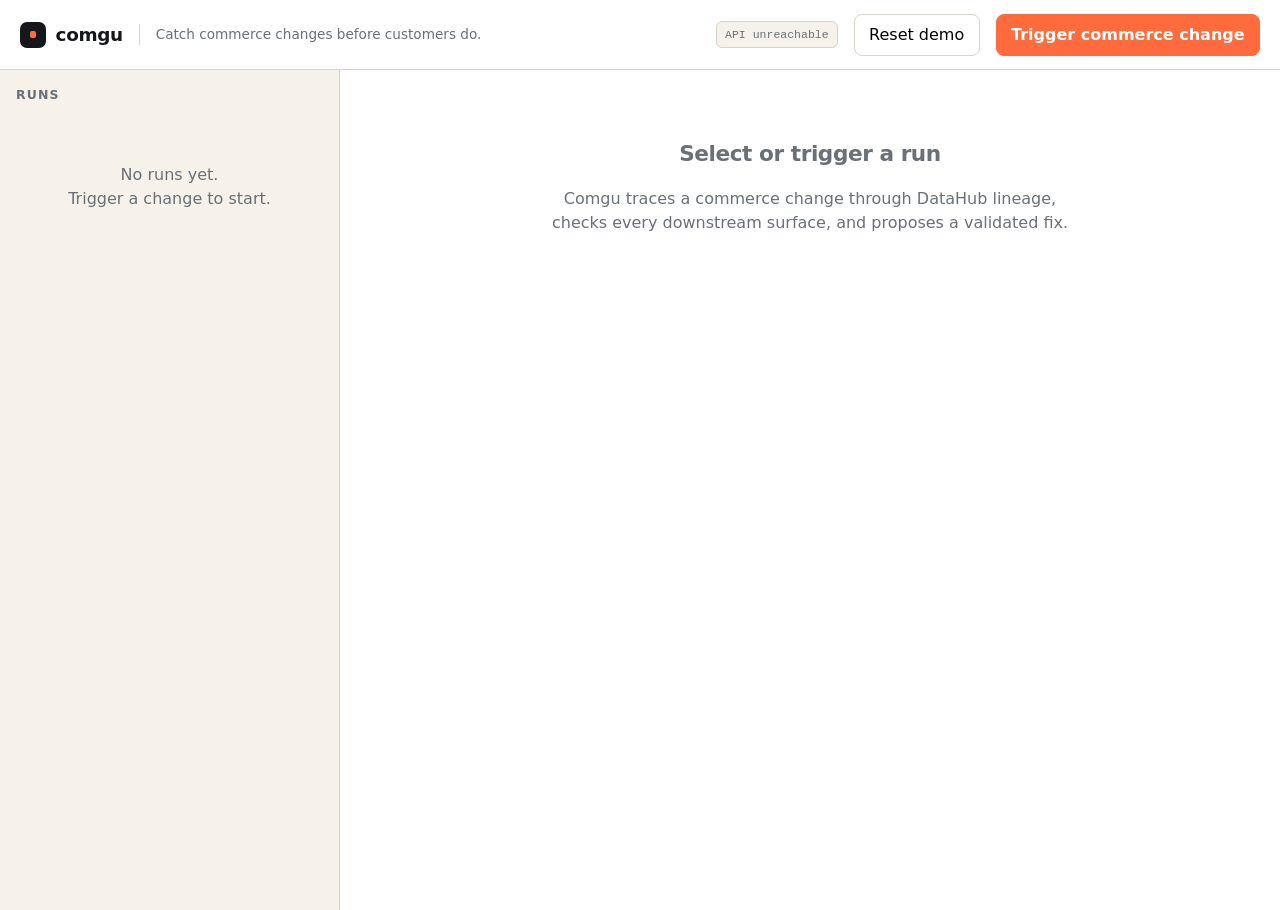
==== apps/api/static/index.html @ 48c1f3be "Persistence, workflow state machine, API and operator UI The 23-state run machine only advances alon" ====
<!doctype html>
<html lang="en">
<head>
<meta charset="utf-8">
<meta name="viewport" content="width=device-width, initial-scale=1">
<title>Comgu — commerce change control</title>
<link rel="icon" href="data:image/svg+xml,<svg xmlns='http://www.w3.org/2000/svg' viewBox='0 0 100 100'><rect width='100' height='100' rx='22' fill='%2315171A'/><rect x='42' y='42' width='16' height='16' rx='3' fill='%23FF6B3D'/></svg>">
<style>
:root{
  --ink:#15171A; --ivory:#F6F2E9; --signal:#FF6B3D; --proof:#57C7A5;
  --context:#5967E8; --slate:#697078; --border:#D8D4CB; --white:#FFFFFF;
  --critical:#D94B45; --warning:#D98A24;
  --mono:ui-monospace,SFMono-Regular,"SF Mono",Menlo,Consolas,monospace;
  --sans:system-ui,-apple-system,"Segoe UI",Roboto,Helvetica,Arial,sans-serif;
}
*{box-sizing:border-box}
body{margin:0;font-family:var(--sans);color:var(--ink);background:var(--white);
  font-size:16px;line-height:1.5;-webkit-font-smoothing:antialiased}
a{color:var(--context)}
button{font:inherit;cursor:pointer;border-radius:8px;border:1px solid var(--border);
  background:var(--white);padding:.5rem .9rem;transition:.12s}
button:hover:not(:disabled){border-color:var(--ink)}
button:disabled{opacity:.45;cursor:not-allowed}
button:focus-visible,a:focus-visible{outline:2px solid var(--context);outline-offset:2px}
.btn-primary{background:var(--signal);border-color:var(--signal);color:#fff;font-weight:600}
.btn-primary:hover:not(:disabled){background:#e85b2f;border-color:#e85b2f}
.btn-approve{background:var(--proof);border-color:var(--proof);color:#0a2b22;font-weight:600}
.btn-reject{background:var(--white);border-color:var(--critical);color:var(--critical);font-weight:600}

header{border-bottom:1px solid var(--border);padding:.85rem 1.25rem;display:flex;
  align-items:center;gap:1rem;flex-wrap:wrap;position:sticky;top:0;background:var(--white);z-index:10}
.brand{display:flex;align-items:center;gap:.6rem;font-weight:700;font-size:1.15rem;letter-spacing:-.02em}
.mark{width:26px;height:26px;border-radius:7px;background:var(--ink);position:relative;flex:0 0 auto}
.mark::after{content:"";position:absolute;inset:38% 38%;background:var(--signal);border-radius:2px}
.tagline{color:var(--slate);font-size:.85rem;border-left:1px solid var(--border);padding-left:1rem}
.spacer{flex:1}
.env{font-family:var(--mono);font-size:.72rem;color:var(--slate);background:var(--ivory);
  border:1px solid var(--border);border-radius:6px;padding:.25rem .5rem}

.layout{display:grid;grid-template-columns:340px 1fr;min-height:calc(100vh - 60px)}
@media(max-width:900px){.layout{grid-template-columns:1fr}}
aside{border-right:1px solid var(--border);background:var(--ivory);padding:1rem;overflow:auto}
main{padding:1.25rem 1.5rem;max-width:1100px;overflow:auto}

h2{font-size:1.35rem;margin:0 0 .25rem;letter-spacing:-.02em}
h3{font-size:.78rem;text-transform:uppercase;letter-spacing:.09em;color:var(--slate);
  margin:2rem 0 .6rem;font-weight:700}
.muted{color:var(--slate)}
.mono{font-family:var(--mono);font-size:.82rem}

.run{display:block;width:100%;text-align:left;background:var(--white);margin-bottom:.5rem;padding:.7rem .8rem}
.run.active{border-color:var(--ink);box-shadow:0 0 0 1px var(--ink)}
.run .top{display:flex;justify-content:space-between;gap:.5rem;align-items:center}
.run .id{font-family:var(--mono);font-size:.78rem;color:var(--slate)}

.pill{display:inline-flex;align-items:center;gap:.3rem;font-size:.72rem;font-weight:700;
  border-radius:999px;padding:.16rem .5rem;border:1px solid;white-space:nowrap}
.pill::before{content:"";width:6px;height:6px;border-radius:50%;background:currentColor}
.p-critical{color:var(--critical);border-color:var(--critical);background:#fdf2f1}
.p-high{color:#a8471c;border-color:#e6a184;background:#fdf3ee}
.p-medium{color:var(--warning);border-color:var(--warning);background:#fdf7ec}
.p-low,.p-informational{color:var(--slate);border-color:var(--border);background:var(--ivory)}
.p-ok{color:#1c6b56;border-color:var(--proof);background:#eefaf6}
.p-run{color:var(--context);border-color:var(--context);background:#eef0fd}
.p-fail{color:var(--critical);border-color:var(--critical);background:#fdf2f1}

.card{border:1px solid var(--border);border-radius:12px;padding:1rem;margin-bottom:.75rem;background:var(--white)}
.card.crit{border-left:4px solid var(--critical)}
.card.high{border-left:4px solid #e6a184}
.card.medium{border-left:4px solid var(--warning)}
.card.low,.card.informational{border-left:4px solid var(--border)}

table{width:100%;border-collapse:collapse;font-size:.87rem}
th,td{text-align:left;padding:.45rem .6rem;border-bottom:1px solid var(--border);vertical-align:top}
th{font-size:.72rem;text-transform:uppercase;letter-spacing:.06em;color:var(--slate)}
.scroll{overflow-x:auto;border:1px solid var(--border);border-radius:10px}
.scroll table{border:0}

pre{font-family:var(--mono);font-size:.78rem;background:var(--ink);color:#e8e6e1;
  padding:.9rem;border-radius:10px;overflow-x:auto;margin:0;line-height:1.45}
pre.light{background:var(--ivory);color:var(--ink);border:1px solid var(--border)}
.diff .add{color:#7ee2bd}
.diff .del{color:#ff9d8a}
.diff .hdr{color:#8b93a7}

.timeline{list-style:none;padding:0;margin:0;border-left:2px solid var(--border);margin-left:.4rem}
.timeline li{position:relative;padding:.35rem 0 .35rem 1.1rem;font-size:.87rem}
.timeline li::before{content:"";position:absolute;left:-5px;top:.75rem;width:8px;height:8px;
  border-radius:50%;background:var(--border)}
.timeline li.done::before{background:var(--proof)}
.timeline li.fail::before{background:var(--critical)}
.timeline .st{font-family:var(--mono);font-size:.78rem;font-weight:600}

.kv{display:grid;grid-template-columns:auto 1fr;gap:.3rem 1rem;font-size:.87rem}
.kv dt{color:var(--slate)}
.kv dd{margin:0;font-family:var(--mono);font-size:.82rem;word-break:break-all}

.approve-bar{position:sticky;bottom:0;background:var(--white);border:1px solid var(--signal);
  border-radius:12px;padding:1rem;display:flex;gap:.75rem;align-items:center;flex-wrap:wrap;
  box-shadow:0 -2px 16px rgba(0,0,0,.06);margin-top:1rem}
.banner{border-radius:10px;padding:.7rem .9rem;font-size:.88rem;margin-bottom:.75rem;border:1px solid}
.b-sim{background:var(--ivory);border-color:var(--border);color:var(--slate)}
.b-err{background:#fdf2f1;border-color:var(--critical);color:#8e2f2a}
.empty{color:var(--slate);text-align:center;padding:3rem 1rem}
.spin{display:inline-block;width:12px;height:12px;border:2px solid var(--border);
  border-top-color:var(--context);border-radius:50%;animation:s .7s linear infinite;vertical-align:-1px}
@keyframes s{to{transform:rotate(360deg)}}
@media (prefers-reduced-motion:reduce){.spin{animation:none}}
</style>
</head>
<body>
<header>
  <div class="brand"><span class="mark" aria-hidden="true"></span>comgu</div>
  <span class="tagline">Catch commerce changes before customers do.</span>
  <span class="spacer"></span>
  <span class="env" id="env">connecting…</span>
  <button id="reset">Reset demo</button>
  <button class="btn-primary" id="trigger">Trigger commerce change</button>
</header>

<div class="layout">
  <aside>
    <h3 style="margin-top:0">Runs</h3>
    <div id="runs"><div class="empty">No runs yet.<br><span class="muted">Trigger a change to start.</span></div></div>
  </aside>
  <main id="detail">
    <div class="empty">
      <h2>Select or trigger a run</h2>
      <p class="muted">Comgu traces a commerce change through DataHub lineage,<br>
      checks every downstream surface, and proposes a validated fix.</p>
    </div>
  </main>
</div>

<script>
const $ = (s,r=document)=>r.querySelector(s);
const esc = s => String(s??"").replace(/[&<>"']/g,c=>({"&":"&amp;","<":"&lt;",">":"&gt;",'"':"&quot;","'":"&#39;"}[c]));
let current=null, timer=null;

const SEV=["critical","high","medium","low","informational"];
const TERMINAL=["COMPLETED","FAILED","CANCELLED","REJECTED","AWAITING_APPROVAL"];

async function api(path,opts){
  const r = await fetch(path,{headers:{"Content-Type":"application/json"},...opts});
  if(!r.ok){ throw new Error((await r.text()).slice(0,300)); }
  return r.json();
}

function statusPill(s){
  if(s==="COMPLETED"||s==="DATAHUB_UPDATED") return `<span class="pill p-ok">${esc(s)}</span>`;
  if(s==="FAILED"||s==="VALIDATION_FAILED"||s==="REJECTED") return `<span class="pill p-fail">${esc(s)}</span>`;
  if(s==="AWAITING_APPROVAL") return `<span class="pill p-medium">${esc(s)}</span>`;
  return `<span class="pill p-run">${esc(s)}</span>`;
}

async function loadEnv(){
  try{
    const h = await api("/health");
    $("#env").textContent = `DataHub ${h.datahub_gms_url.replace(/^https?:\/\//,"")} · PR ${h.pr_live?"live":"dry-run"}`;
  }catch{ $("#env").textContent="API unreachable"; }
}

async function loadRuns(){
  const {runs} = await api("/api/runs");
  const el = $("#runs");
  if(!runs.length){ el.innerHTML=`<div class="empty">No runs yet.<br><span class="muted">Trigger a change to start.</span></div>`; return; }
  el.innerHTML = runs.map(r=>`
    <button class="run ${r.id===current?"active":""}" data-id="${r.id}">
      <div class="top">
        <span class="id">${esc(r.id.slice(0,8))}</span>
        ${statusPill(r.status)}
      </div>
      <div style="margin-top:.35rem;font-size:.85rem">
        ${r.finding_count} finding${r.finding_count===1?"":"s"}
        ${r.severity?`· <span class="pill p-${esc(r.severity)}">${esc(r.severity)}</span>`:""}
      </div>
      <div class="muted" style="font-size:.75rem;margin-top:.2rem">${esc(r.trigger_type)} · ${new Date(r.created_at).toLocaleTimeString()}</div>
    </button>`).join("");
  el.querySelectorAll(".run").forEach(b=>b.onclick=()=>select(b.dataset.id));
}

function diffHtml(d){
  return d.split("\n").map(l=>{
    const c = l.startsWith("+")&&!l.startsWith("+++")?"add"
            : l.startsWith("-")&&!l.startsWith("---")?"del"
            : (l.startsWith("@@")||l.startsWith("---")||l.startsWith("+++"))?"hdr":"";
    return c?`<span class="${c}">${esc(l)}</span>`:esc(l);
  }).join("\n");
}

function renderDetail(d){
  const f=d.findings||[], ctx=d.context, plan=d.plan;
  let h = `<h2>Run ${esc(d.id.slice(0,12))} ${statusPill(d.status)}</h2>
  <p class="muted" style="margin-top:.15rem">${esc(d.trigger_type)} trigger · ${f.length} findings${d.severity?` · max severity ${esc(d.severity)}`:""}</p>
  <div class="banner b-sim"><strong>Simulated downstream systems.</strong> The transforms, contradictions, patches and tests are real; the commerce platforms behind them are a lab, not live integrations.</div>`;

  if(d.failure_message) h+=`<div class="banner b-err"><strong>Failed.</strong> ${esc(d.failure_message)}</div>`;

  // timeline
  h+=`<h3>Timeline</h3><ul class="timeline">` + (d.timeline||[]).map(t=>
    `<li class="${t.to==="FAILED"||t.to==="VALIDATION_FAILED"?"fail":"done"}">
      <span class="st">${esc(t.to)}</span>
      ${t.reason?`<div class="muted">${esc(t.reason)}</div>`:""}
     </li>`).join("") + `</ul>`;

  // DataHub context
  if(ctx){
    h+=`<h3>DataHub context</h3>
    <div class="card">
      <dl class="kv">
        <dt>Source</dt><dd>${esc(ctx.root_urn)}</dd>
        <dt>Lineage results</dt><dd>${ctx.lineage_edges} (max ${ctx.max_hops} hops)</dd>
        <dt>Instance</dt><dd>${esc(ctx.datahub_gms_url)}</dd>
        <dt>Snapshot</dt><dd>${esc(ctx.checksum.slice(0,16))}</dd>
      </dl>
      <h3 style="margin-top:1rem">MCP tool trace</h3>
      <div class="scroll"><table><thead><tr><th>Tool</th><th>Duration</th><th>Result</th></tr></thead><tbody>
      ${(ctx.tool_trace||[]).map(c=>`<tr><td class="mono">${esc(c.tool)}</td><td class="mono">${c.duration_ms}ms</td><td class="mono">${esc(c.summary)}</td></tr>`).join("")}
      </tbody></table></div>
      <p class="muted" style="font-size:.8rem;margin:.6rem 0 0">The blast radius below is derived from these calls. It is not hardcoded — with no lineage in DataHub, no rule can fire.</p>
    </div>
    <h3>Blast radius</h3>
    <div class="scroll"><table><thead><tr><th>Asset</th><th>Channel</th><th>Criticality</th><th>Owner</th></tr></thead><tbody>
    ${(ctx.assets||[]).filter(a=>a.entity_type==="DATASET"&&a.authority!=="authoritative").map(a=>`
      <tr><td class="mono">${esc(a.name)}</td><td>${esc(a.channel||"—")}</td>
      <td><span class="pill p-${esc(a.criticality)}">${esc(a.criticality)}</span></td>
      <td>${a.owners&&a.owners.length?esc(a.owners[0].split(":").pop()):'<span class="pill p-fail">unowned</span>'}</td></tr>`).join("")}
    </tbody></table></div>`;
  }

  // findings
  if(f.length){
    h+=`<h3>Findings</h3>` + f.map(x=>`
      <div class="card ${esc(x.severity)}">
        <div style="display:flex;gap:.6rem;align-items:center;flex-wrap:wrap">
          <span class="pill p-${esc(x.severity)}">${esc(x.severity)}</span>
          <strong>${esc(x.title)}</strong>
          <span class="mono muted">${esc(x.rule_code)}</span>
        </div>
        <p style="margin:.5rem 0">${esc(x.summary)}</p>
        <dl class="kv">
          <dt>Expected</dt><dd>${esc(JSON.stringify(x.expected_value))}</dd>
          <dt>Observed</dt><dd>${esc(JSON.stringify(x.observed_value))}</dd>
          <dt>Owner</dt><dd>${x.owner_reference?esc(x.owner_reference.primary):"none recorded"}</dd>
          ${x.target_file?`<dt>Fix</dt><dd>${esc(x.remediation_template)} → ${esc(x.target_file)}</dd>`:""}
        </dl>
        <p style="margin:.6rem 0 0"><strong>Customer impact.</strong> ${esc(x.customer_impact)}</p>
        <p style="margin:.3rem 0 0" class="muted"><strong>Risk.</strong> ${esc(x.business_risk)}</p>
      </div>`).join("");
  }

  // plan
  if(plan){
    h+=`<h3>Remediation plan</h3><div class="card">
      <p style="margin-top:0">${esc(plan.summary)}</p>
      <p class="muted">${esc(plan.business_impact)}</p>
      <div class="scroll"><table><thead><tr><th>#</th><th>Action</th><th>Template</th><th>Target</th><th>Risk</th></tr></thead><tbody>
      ${(plan.proposed_actions||[]).map(a=>`<tr><td>${a.sequence_number}</td><td class="mono">${esc(a.action_type)}</td>
        <td class="mono">${esc(a.remediation_template)}</td><td class="mono">${esc(a.target_reference||"—")}</td>
        <td><span class="pill p-${esc(a.risk_level)}">${esc(a.risk_level)}</span></td></tr>`).join("")}
      </tbody></table></div>
      <dl class="kv" style="margin-top:.8rem">
        <dt>Rollback</dt><dd style="font-family:var(--sans)">${esc(plan.rollback_plan)}</dd>
        <dt>Source</dt><dd>${esc(plan.source)}${plan.provider?` (${esc(plan.provider)})`:""}</dd>
        ${plan.rejected_reason?`<dt>Model plan rejected</dt><dd style="font-family:var(--sans)">${esc(plan.rejected_reason)}</dd>`:""}
      </dl>
    </div>`;
  }

  if(d.approval){
    h+=`<h3>Approval</h3><div class="card">
      <span class="pill ${d.approval.decision==="approved"?"p-ok":"p-fail"}">${esc(d.approval.decision)}</span>
      by <strong>${esc(d.approval.decided_by)}</strong> (${esc(d.approval.role)}) at ${new Date(d.approval.at).toLocaleString()}
      <dl class="kv" style="margin-top:.6rem">
        <dt>Plan checksum</dt><dd>${esc(d.approval.plan_checksum.slice(0,24))}</dd>
        <dt>Context checksum</dt><dd>${esc(d.approval.context_checksum.slice(0,24))}</dd>
      </dl>
      <p class="muted" style="font-size:.8rem;margin:.5rem 0 0">The decision is bound to these checksums, so it cannot be replayed against a different plan.</p>
    </div>`;
  }

  if(d.patch){
    h+=`<h3>Generated diff</h3><div class="card">
      <p style="margin-top:0" class="muted">${d.patch.files.length} file(s) · checksum ${esc(d.patch.checksum.slice(0,16))}
      ${d.patch.skipped.length?`· ${d.patch.skipped.length} skipped`:""}</p>
      <pre class="diff">${diffHtml(d.patch.combined_diff)}</pre>
      ${d.patch.skipped.length?`<p class="muted" style="margin:.6rem 0 0">Skipped: ${d.patch.skipped.map(s=>esc(s.rule+" — "+s.reason)).join("; ")}</p>`:""}
    </div>`;
  }

  if(d.validation){
    const v=d.validation, ok=v.status==="passed";
    h+=`<h3>Validation</h3><div class="card">
      <span class="pill ${ok?"p-ok":"p-fail"}">${esc(v.status)}</span>
      <span class="mono muted">${v.summary.tests_passed??0} passed · ${v.summary.tests_failed??0} failed · ${v.duration_ms}ms</span>
      ${(v.steps||[]).map(s=>`<pre class="light" style="margin-top:.7rem">$ ${esc(s.command_display)}\n${esc((s.stdout_redacted||"").trim().split("\n").slice(-6).join("\n"))}</pre>`).join("")}
      ${ok?"":`<p class="muted" style="margin:.6rem 0 0">A failed validation blocks pull-request creation.</p>`}
    </div>`;
  }

  if(d.pull_request){
    const p=d.pull_request;
    h+=`<h3>Pull request</h3><div class="card">
      <span class="pill ${p.status==="open"?"p-ok":p.status==="dry_run"?"p-medium":"p-fail"}">${esc(p.status)}</span>
      <span class="mono">${esc(p.branch)}</span>
      ${p.url?`<p style="margin:.5rem 0 0"><a href="${esc(p.url)}" target="_blank" rel="noopener">${esc(p.url)}</a></p>`
             :`<p class="muted" style="margin:.5rem 0 0">Dry run — no pull request was created. A URL is never fabricated.</p>`}
      ${p.error?`<p class="muted">${esc(p.error)}</p>`:""}
    </div>`;
  }

  if(d.writeback){
    const w=d.writeback;
    h+=`<h3>DataHub write-back</h3><div class="card">
      <span class="pill ${w.status==="verified"?"p-ok":w.status==="partial"?"p-medium":"p-fail"}">${esc(w.status)}</span>
      <div class="scroll" style="margin-top:.7rem"><table><thead><tr><th>Operation</th><th>Result</th></tr></thead><tbody>
      ${(w.operations||[]).map(o=>`<tr><td class="mono">${esc(o.kind)}</td>
        <td>${o.verified?'<span class="pill p-ok">verified</span>':o.ok?'<span class="pill p-medium">written, unverified</span>':`<span class="pill p-fail">failed</span>`}</td></tr>`).join("")}
      </tbody></table></div>
      ${w.document_urn?`<p class="mono" style="margin:.6rem 0 0">${esc(w.document_urn)}</p>`:""}
      <p class="muted" style="font-size:.8rem;margin:.5rem 0 0">Every write is read back. An unverified write is reported as unverified, never assumed.</p>
    </div>`;
  }

  if(d.status==="AWAITING_APPROVAL"){
    h+=`<div class="approve-bar">
      <div style="flex:1;min-width:220px"><strong>Approval required.</strong>
      <div class="muted" style="font-size:.87rem">Nothing is patched, pushed or written to DataHub until you approve.</div></div>
      <button class="btn-reject" id="rej">Reject</button>
      <button class="btn-approve" id="app">Approve remediation</button>
    </div>`;
  }
  $("#detail").innerHTML=h;

  if(d.status==="AWAITING_APPROVAL"){
    $("#app").onclick=async e=>{ e.target.disabled=true; e.target.innerHTML='<span class="spin"></span> Applying…';
      await api(`/api/runs/${d.id}/approve`,{method:"POST",body:JSON.stringify({decided_by:"judge@comgu.site",role:"owner"})}); poll(); };
    $("#rej").onclick=async e=>{ e.target.disabled=true;
      await api(`/api/runs/${d.id}/reject`,{method:"POST",body:JSON.stringify({decided_by:"judge@comgu.site",role:"owner",reason:"rejected from the operator UI"})}); poll(); };
  }
}

async function select(id){ current=id; await refresh(); startPolling(); }

async function refresh(){
  await loadRuns();
  if(current){
    try{ renderDetail(await api(`/api/runs/${current}`)); }
    catch(e){ $("#detail").innerHTML=`<div class="banner b-err">${esc(e.message)}</div>`; }
  }
}

function startPolling(){
  clearInterval(timer);
  timer=setInterval(async()=>{
    if(!current) return;
    const d=await api(`/api/runs/${current}`);
    renderDetail(d); await loadRuns();
    if(TERMINAL.includes(d.status)) clearInterval(timer);
  },1500);
}
function poll(){ startPolling(); refresh(); }

$("#trigger").onclick=async e=>{
  e.target.disabled=true; e.target.innerHTML='<span class="spin"></span> Running…';
  try{ const r=await api("/api/runs",{method:"POST",body:JSON.stringify({trigger_type:"demo"})}); await select(r.run_id); }
  catch(err){ alert(err.message); }
  finally{ e.target.disabled=false; e.target.textContent="Trigger commerce change"; }
};

$("#reset").onclick=async e=>{
  if(!confirm("Reset the demo? This deletes all runs and restores the contradictory starting state.")) return;
  e.target.disabled=true; e.target.innerHTML='<span class="spin"></span> Resetting…';
  try{ await api("/api/demo/reset",{method:"POST"}); current=null;
       $("#detail").innerHTML=`<div class="empty"><h2>Demo reset</h2><p class="muted">The contradictions are back. Trigger a change to start again.</p></div>`;
       await loadRuns(); }
  catch(err){ alert(err.message); }
  finally{ e.target.disabled=false; e.target.textContent="Reset demo"; }
};

loadEnv(); loadRuns();
</script>
</body>
</html>
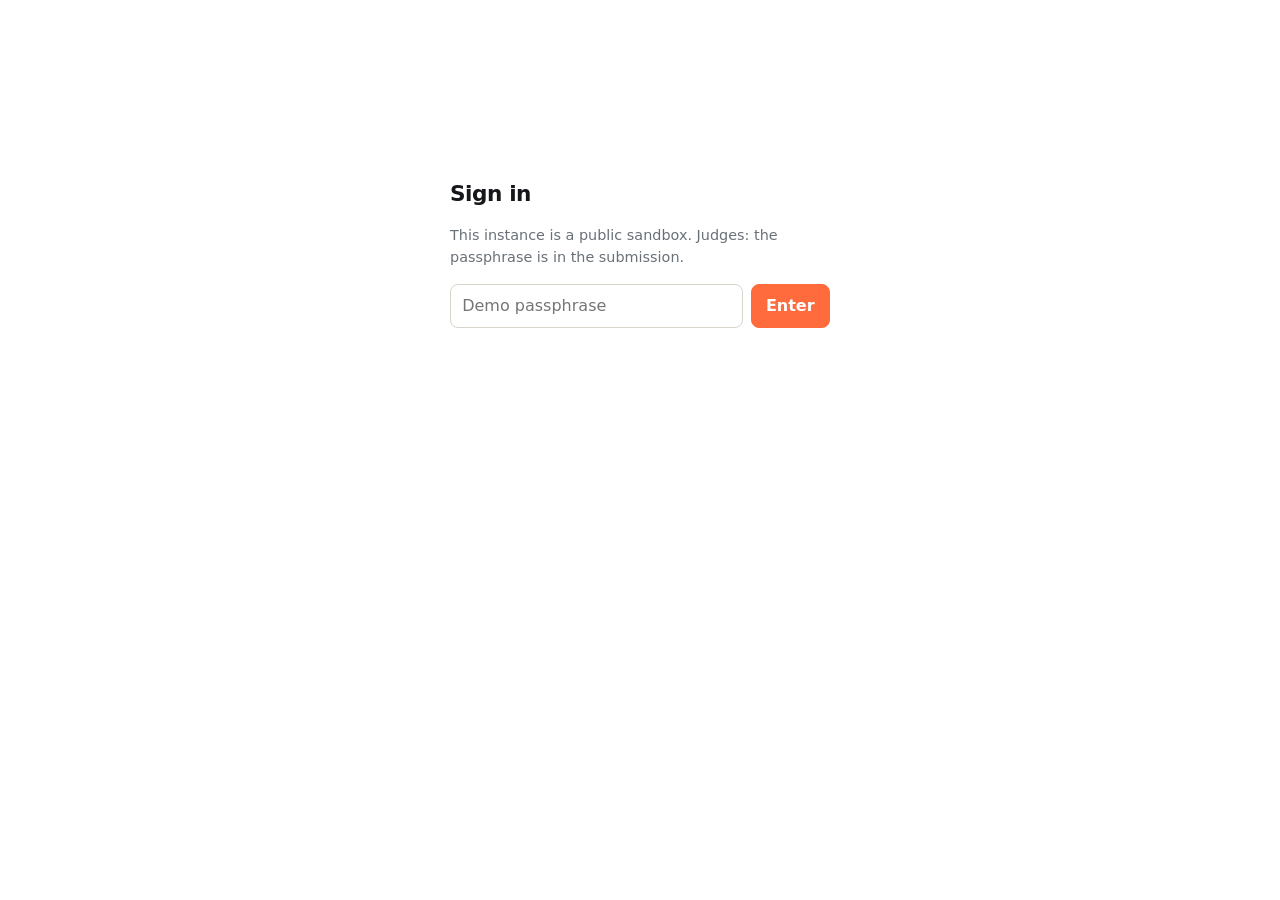
==== commit f96dbda0: "Authentication and the six-role model The deployed demo was anonymously mutable: anyone with the URL" ====
--- a/apps/api/static/index.html
+++ b/apps/api/static/index.html
@@ -113,12 +113,25 @@
   <div class="brand"><span class="mark" aria-hidden="true"></span>comgu</div>
   <span class="tagline">Catch commerce changes before customers do.</span>
   <span class="spacer"></span>
+  <span class="env" id="role" title="">—</span>
   <span class="env" id="env">connecting…</span>
   <button id="reset">Reset demo</button>
   <button class="btn-primary" id="trigger">Trigger commerce change</button>
 </header>
 
-<div class="layout">
+<div id="signin" hidden style="max-width:420px;margin:12vh auto;padding:0 1.25rem">
+  <h2 style="margin-bottom:.35rem">Sign in</h2>
+  <p class="muted" style="font-size:.9rem">This instance is a public sandbox. Judges: the passphrase is in the submission.</p>
+  <form id="signin-form" style="display:flex;gap:.5rem;margin-top:1rem">
+    <label for="pass" style="position:absolute;left:-9999px">Demo passphrase</label>
+    <input id="pass" type="password" autocomplete="current-password" placeholder="Demo passphrase"
+      style="flex:1;padding:.55rem .7rem;border:1px solid var(--border);border-radius:8px;font:inherit">
+    <button class="btn-primary" type="submit">Enter</button>
+  </form>
+  <p id="signin-err" class="muted" style="color:var(--critical);font-size:.85rem;min-height:1.2em"></p>
+</div>
+
+<div class="layout" id="app-layout">
   <aside>
     <h3 style="margin-top:0">Runs</h3>
     <div id="runs"><div class="empty">No runs yet.<br><span class="muted">Trigger a change to start.</span></div></div>
@@ -140,11 +153,73 @@
 const SEV=["critical","high","medium","low","informational"];
 const TERMINAL=["COMPLETED","FAILED","CANCELLED","REJECTED","AWAITING_APPROVAL"];
 
-async function api(path,opts){
-  const r = await fetch(path,{headers:{"Content-Type":"application/json"},...opts});
-  if(!r.ok){ throw new Error((await r.text()).slice(0,300)); }
+let TOKEN = null, ME = null;
+
+async function api(path,opts={}){
+  const headers = {"Content-Type":"application/json", ...(opts.headers||{})};
+  if(TOKEN) headers["Authorization"] = `Bearer ${TOKEN}`;
+  const r = await fetch(path,{...opts,headers});
+  if(r.status===401){ signOut(); throw new Error("Session expired — sign in again."); }
+  if(!r.ok){
+    let msg;
+    try{ msg = (await r.json()).detail; }catch{ msg = (await r.text()).slice(0,300); }
+    throw new Error(msg || `HTTP ${r.status}`);
+  }
   return r.json();
 }
+
+function can(cap){ return !!(ME && ME.capabilities.includes(cap)); }
+
+function signOut(){
+  TOKEN = null; ME = null;
+  try{ localStorage.removeItem("comgu_token"); }catch{}
+  document.getElementById("signin").hidden = false;
+  document.getElementById("app-layout").style.display = "none";
+  document.querySelector("header").style.visibility = "hidden";
+}
+
+async function signIn(token){
+  TOKEN = token;
+  ME = await api("/api/auth/me");
+  try{ localStorage.setItem("comgu_token", token); }catch{}
+  document.getElementById("signin").hidden = true;
+  document.getElementById("app-layout").style.display = "";
+  document.querySelector("header").style.visibility = "";
+  applyRole();
+  await loadEnv(); await loadRuns();
+}
+
+function applyRole(){
+  const badge = document.getElementById("role");
+  badge.textContent = `${ME.role}${ME.pr_live_allowed ? "" : " · sandbox"}`;
+  badge.title = `capabilities: ${ME.capabilities.join(", ")}`;
+  // Controls the server would refuse are not offered.
+  document.getElementById("trigger").hidden = !can("run:trigger");
+  document.getElementById("reset").hidden = !can("demo:reset");
+}
+
+async function bootstrap(){
+  const url = new URL(location.href);
+  let token = url.searchParams.get("token");
+  if(token){ url.searchParams.delete("token"); history.replaceState({},"",url); }
+  if(!token){ try{ token = localStorage.getItem("comgu_token"); }catch{} }
+  if(token){
+    try{ await signIn(token); return; }catch{ /* fall through to sign-in */ }
+  }
+  signOut();
+}
+
+document.getElementById("signin-form").addEventListener("submit", async e => {
+  e.preventDefault();
+  const err = document.getElementById("signin-err"); err.textContent = "";
+  try{
+    const r = await fetch("/api/auth/demo-token",{method:"POST",
+      headers:{"Content-Type":"application/json"},
+      body:JSON.stringify({passphrase:document.getElementById("pass").value})});
+    if(!r.ok){ err.textContent = r.status===401 ? "Incorrect passphrase." : "Demo access is not configured."; return; }
+    await signIn((await r.json()).token);
+  }catch(ex){ err.textContent = ex.message; }
+});
 
 function statusPill(s){
   if(s==="COMPLETED"||s==="DATAHUB_UPDATED") return `<span class="pill p-ok">${esc(s)}</span>`;
@@ -326,17 +401,19 @@
     h+=`<div class="approve-bar">
       <div style="flex:1;min-width:220px"><strong>Approval required.</strong>
       <div class="muted" style="font-size:.87rem">Nothing is patched, pushed or written to DataHub until you approve.</div></div>
-      <button class="btn-reject" id="rej">Reject</button>
-      <button class="btn-approve" id="app">Approve remediation</button>
+      ${can("run:approve")
+        ? `<button class="btn-reject" id="rej">Reject</button>
+           <button class="btn-approve" id="app">Approve remediation</button>`
+        : `<span class="muted">Your role cannot approve remediation.</span>`}
     </div>`;
   }
   $("#detail").innerHTML=h;
 
-  if(d.status==="AWAITING_APPROVAL"){
+  if(d.status==="AWAITING_APPROVAL" && can("run:approve")){
     $("#app").onclick=async e=>{ e.target.disabled=true; e.target.innerHTML='<span class="spin"></span> Applying…';
-      await api(`/api/runs/${d.id}/approve`,{method:"POST",body:JSON.stringify({decided_by:"judge@comgu.site",role:"owner"})}); poll(); };
+      await api(`/api/runs/${d.id}/approve`,{method:"POST",body:JSON.stringify({})}); poll(); };
     $("#rej").onclick=async e=>{ e.target.disabled=true;
-      await api(`/api/runs/${d.id}/reject`,{method:"POST",body:JSON.stringify({decided_by:"judge@comgu.site",role:"owner",reason:"rejected from the operator UI"})}); poll(); };
+      await api(`/api/runs/${d.id}/reject`,{method:"POST",body:JSON.stringify({reason:"rejected from the operator UI"})}); poll(); };
   }
 }
 
@@ -378,7 +455,7 @@
   finally{ e.target.disabled=false; e.target.textContent="Reset demo"; }
 };
 
-loadEnv(); loadRuns();
+bootstrap();
 </script>
 </body>
 </html>
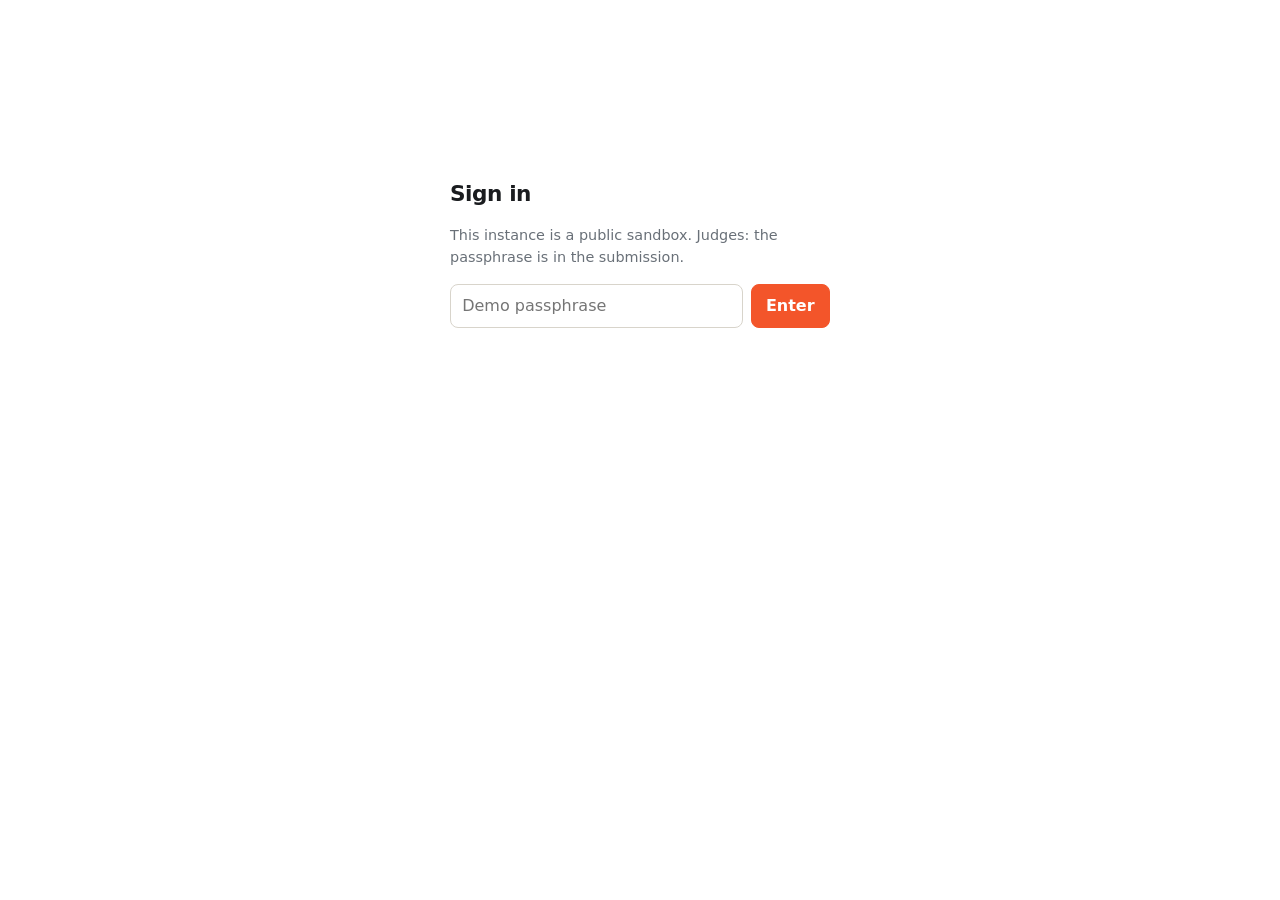
==== commit ddaeea73: "Use the real Comgu mark everywhere The favicon and the nine header lockups were placeholders — a rou" ====
--- a/apps/api/static/index.html
+++ b/apps/api/static/index.html
@@ -4,10 +4,16 @@
 <meta charset="utf-8">
 <meta name="viewport" content="width=device-width, initial-scale=1">
 <title>Comgu — commerce change control</title>
-<link rel="icon" href="data:image/svg+xml,<svg xmlns='http://www.w3.org/2000/svg' viewBox='0 0 100 100'><rect width='100' height='100' rx='22' fill='%2315171A'/><rect x='42' y='42' width='16' height='16' rx='3' fill='%23FF6B3D'/></svg>">
+<link rel="icon" href="/static/marketing/favicon-32.png" sizes="32x32">
+<link rel="icon" href="/static/marketing/favicon-16.png" sizes="16x16">
+<link rel="icon" href="/static/marketing/favicon-32-light.png" sizes="32x32" media="(prefers-color-scheme:dark)">
+<link rel="apple-touch-icon" href="/static/marketing/apple-touch-icon.png">
+<meta property="og:image" content="https://comgu.vercel.app/og.png">
+<meta property="og:type" content="website">
+<meta name="twitter:card" content="summary_large_image">
 <style>
 :root{
-  --ink:#15171A; --ivory:#F6F2E9; --signal:#FF6B3D; --proof:#57C7A5;
+  --ink:#1A1C1F; --ivory:#F6F2E9; --signal:#F3552A; --proof:#57C7A5;
   --context:#5967E8; --slate:#697078; --border:#D8D4CB; --white:#FFFFFF;
   --critical:#D94B45; --warning:#D98A24;
   --mono:ui-monospace,SFMono-Regular,"SF Mono",Menlo,Consolas,monospace;
@@ -23,22 +29,36 @@
 button:disabled{opacity:.45;cursor:not-allowed}
 button:focus-visible,a:focus-visible{outline:2px solid var(--context);outline-offset:2px}
 .btn-primary{background:var(--signal);border-color:var(--signal);color:#fff;font-weight:600}
-.btn-primary:hover:not(:disabled){background:#e85b2f;border-color:#e85b2f}
+.btn-primary:hover:not(:disabled){background:#d84a20;border-color:#d84a20}
 .btn-approve{background:var(--proof);border-color:var(--proof);color:#0a2b22;font-weight:600}
 .btn-reject{background:var(--white);border-color:var(--critical);color:var(--critical);font-weight:600}
 
 header{border-bottom:1px solid var(--border);padding:.85rem 1.25rem;display:flex;
   align-items:center;gap:1rem;flex-wrap:wrap;position:sticky;top:0;background:var(--white);z-index:10}
 .brand{display:flex;align-items:center;gap:.6rem;font-weight:700;font-size:1.15rem;letter-spacing:-.02em}
-.mark{width:26px;height:26px;border-radius:7px;background:var(--ink);position:relative;flex:0 0 auto}
-.mark::after{content:"";position:absolute;inset:38% 38%;background:var(--signal);border-radius:2px}
+.mark{width:26px;height:26px;flex:0 0 auto;
+  background:url("/static/marketing/logo-dark-64.png") center/contain no-repeat}
 .tagline{color:var(--slate);font-size:.85rem;border-left:1px solid var(--border);padding-left:1rem}
 .spacer{flex:1}
 .env{font-family:var(--mono);font-size:.72rem;color:var(--slate);background:var(--ivory);
   border:1px solid var(--border);border-radius:6px;padding:.25rem .5rem}
 
-.layout{display:grid;grid-template-columns:340px 1fr;min-height:calc(100vh - 60px)}
-@media(max-width:900px){.layout{grid-template-columns:1fr}}
+.layout{display:grid;grid-template-columns:190px 340px 1fr;min-height:calc(100vh - 60px)}
+.layout.wide{grid-template-columns:190px 1fr}
+@media(max-width:1100px){.layout,.layout.wide{grid-template-columns:1fr}}
+nav.side{border-right:1px solid var(--border);padding:1rem .6rem;background:var(--white)}
+nav.side button{display:block;width:100%;text-align:left;border:0;background:none;
+  padding:.5rem .7rem;border-radius:8px;color:var(--slate);font-size:.9rem;margin-bottom:.15rem}
+nav.side button:hover{background:var(--ivory);color:var(--ink)}
+nav.side button[aria-current="page"]{background:var(--ivory);color:var(--ink);font-weight:650;
+  box-shadow:inset 3px 0 0 var(--signal)}
+.stat{border:1px solid var(--border);border-radius:12px;padding:.9rem 1rem;background:var(--white)}
+.stat .n{font-size:1.6rem;font-weight:700;letter-spacing:-.02em;font-family:var(--mono)}
+.stat .l{font-size:.75rem;color:var(--slate);text-transform:uppercase;letter-spacing:.06em}
+.grid{display:grid;gap:.75rem;grid-template-columns:repeat(auto-fit,minmax(150px,1fr))}
+.filters{display:flex;gap:.4rem;flex-wrap:wrap;margin-bottom:.75rem}
+.filters button{font-size:.8rem;padding:.3rem .6rem}
+.filters button[aria-pressed="true"]{background:var(--ink);color:#fff;border-color:var(--ink)}
 aside{border-right:1px solid var(--border);background:var(--ivory);padding:1rem;overflow:auto}
 main{padding:1.25rem 1.5rem;max-width:1100px;overflow:auto}
 
@@ -132,7 +152,16 @@
 </div>
 
 <div class="layout" id="app-layout">
-  <aside>
+  <nav class="side" aria-label="Sections">
+    <button data-screen="overview">Overview</button>
+    <button data-screen="runs" aria-current="page">Runs</button>
+    <button data-screen="incidents">Incidents</button>
+    <button data-screen="rules">Rules</button>
+    <button data-screen="connections">Connections</button>
+    <button data-screen="audit">Audit</button>
+    <button data-screen="settings">Settings</button>
+  </nav>
+  <aside id="runlist">
     <h3 style="margin-top:0">Runs</h3>
     <div id="runs"><div class="empty">No runs yet.<br><span class="muted">Trigger a change to start.</span></div></div>
   </aside>
@@ -186,7 +215,9 @@
   document.getElementById("app-layout").style.display = "";
   document.querySelector("header").style.visibility = "";
   applyRole();
-  await loadEnv(); await loadRuns();
+  await loadEnv(); await loadRuns(); setScreen("runs");
+  document.querySelectorAll("nav.side button").forEach(b =>
+    b.onclick = () => setScreen(b.dataset.screen));
 }
 
 function applyRole(){
@@ -417,14 +448,235 @@
   }
 }
 
-async function select(id){ current=id; await refresh(); startPolling(); }
+
+// --- screen router -----------------------------------------------------------
+// One page, seven screens. Only Runs uses the master/detail split; every other
+// screen takes the full width, so the layout switches rather than leaving a
+// dead column.
+let SCREEN = "runs";
+
+function setScreen(name){
+  SCREEN = name;
+  document.querySelectorAll("nav.side button").forEach(b =>
+    b.setAttribute("aria-current", b.dataset.screen === name ? "page" : "false"));
+  const runs = name === "runs";
+  document.getElementById("runlist").style.display = runs ? "" : "none";
+  document.getElementById("app-layout").classList.toggle("wide", !runs);
+  render();
+}
+
+function statCard(n, label){ return `<div class="stat"><div class="n">${esc(n)}</div><div class="l">${esc(label)}</div></div>`; }
+
+function sevPill(s){ return `<span class="pill p-${esc(s)}">${esc(s)}</span>`; }
+
+async function render(){
+  const main = $("#detail");
+  try{
+    if(SCREEN === "runs")        return current ? renderDetail(await api(`/api/runs/${current}`))
+                                                : main.innerHTML = emptyRuns();
+    if(SCREEN === "overview")    return main.innerHTML = viewOverview(await api("/api/overview"));
+    if(SCREEN === "incidents")   return main.innerHTML = viewIncidents(await api("/api/incidents"));
+    if(SCREEN === "rules")       return main.innerHTML = viewRules(await api("/api/rules"));
+    if(SCREEN === "connections") return renderConnections(await api("/api/connections"));
+    if(SCREEN === "audit")       return main.innerHTML = viewAudit(await api("/api/audit?limit=150"));
+    if(SCREEN === "settings")    return main.innerHTML = viewSettings(await api("/api/settings"));
+  }catch(e){ main.innerHTML = `<div class="banner b-err">${esc(e.message)}</div>`; }
+}
+
+function emptyRuns(){
+  return `<div class="empty"><h2>Select or trigger a run</h2>
+    <p class="muted">Comgu traces a commerce change through DataHub lineage,<br>
+    checks every downstream surface, and proposes a validated fix.</p></div>`;
+}
+
+// --- overview ---------------------------------------------------------------
+
+function viewOverview(d){
+  const h = d.commerce_health, cls = {healthy:"p-ok",at_risk:"p-critical",degraded:"p-medium",unknown:"p-low"}[h.state];
+  const sev = d.findings_by_severity;
+  return `<h2>Overview</h2>
+  <p class="muted" style="margin-top:.15rem">Commerce health across every connected surface.</p>
+
+  <div class="card" style="margin-top:1rem">
+    <span class="pill ${cls}">${esc(h.state.replace("_"," "))}</span>
+    <span style="margin-left:.5rem">${esc(h.reason)}</span>
+  </div>
+
+  ${d.blocked_change ? `<div class="card" style="border-color:var(--signal)">
+    <strong>A change is waiting on you.</strong>
+    <div class="muted" style="font-size:.88rem">Run ${esc(d.blocked_change.run_id.slice(0,8))} is held at approval —
+      nothing is patched or pushed until a human decides.</div>
+    <button class="btn-primary" style="margin-top:.6rem" onclick="select('${esc(d.blocked_change.run_id)}');setScreen('runs')">Review it</button>
+  </div>` : ""}
+
+  <h3>Findings by severity</h3>
+  <div class="grid">
+    ${Object.entries(sev).map(([k,v]) => statCard(v, k)).join("")}
+  </div>
+
+  <h3>Runs</h3>
+  <div class="grid">
+    ${statCard(d.counts.runs, "total")}
+    ${statCard(d.counts.completed, "completed")}
+    ${statCard(d.counts.open_incidents, "open incidents")}
+  </div>
+
+  <h3>Connected systems</h3>
+  <div class="scroll"><table><thead><tr><th>System</th><th>Status</th></tr></thead><tbody>
+  ${d.connections.map(c=>`<tr><td class="mono">${esc(c.type)}</td>
+    <td><span class="pill ${c.status==="healthy"?"p-ok":"p-medium"}">${esc(c.status)}</span></td></tr>`).join("")}
+  </tbody></table></div>
+
+  ${d.open_incidents.length ? `<h3>Open incidents</h3>` + d.open_incidents.map(i=>`
+    <div class="card ${esc(i.severity)}">${sevPill(i.severity)} <strong>${esc(i.title)}</strong>
+    <div class="muted" style="font-size:.87rem">${esc(i.status)} · ${i.finding_count} findings</div></div>`).join("") : ""}`;
+}
+
+// --- incidents --------------------------------------------------------------
+
+function viewIncidents(d){
+  if(!d.incidents.length) return `<h2>Incidents</h2><div class="empty">No incidents yet.</div>`;
+  return `<h2>Incidents</h2>
+  <p class="muted" style="margin-top:.15rem">The merchant-facing view of a run. Status follows the run rather than being set by hand.</p>
+  ${d.incidents.map(i=>`
+    <div class="card ${esc(i.severity)}">
+      <div style="display:flex;gap:.6rem;align-items:center;flex-wrap:wrap">
+        ${sevPill(i.severity)}
+        <span class="pill ${i.status==="resolved"?"p-ok":i.status==="dismissed"?"p-low":"p-run"}">${esc(i.status)}</span>
+        <strong>${esc(i.title)}</strong>
+      </div>
+      <p style="margin:.5rem 0">${esc(i.description)}</p>
+      <div class="muted" style="font-size:.85rem">
+        ${i.finding_count} findings · opened ${new Date(i.opened_at).toLocaleString()}
+        ${i.resolved_at ? ` · resolved ${new Date(i.resolved_at).toLocaleString()}` : ""}
+      </div>
+      ${i.run_id ? `<button style="margin-top:.6rem" onclick="select('${esc(i.run_id)}');setScreen('runs')">Open run</button>` : ""}
+    </div>`).join("")}`;
+}
+
+// --- rules ------------------------------------------------------------------
+
+function viewRules(d){
+  return `<h2>Rules</h2>
+  <p class="muted" style="margin-top:.15rem">The registry is projected from the executing code, so it cannot claim a version the code disagrees with.</p>
+  ${d.rules.map(r=>`
+    <div class="card">
+      <div style="display:flex;gap:.6rem;align-items:center;flex-wrap:wrap">
+        <span class="mono"><strong>${esc(r.code)}</strong></span>
+        <span class="pill p-low">${esc(r.category)}</span>
+        <span class="pill ${r.enabled?"p-ok":"p-low"}">${r.enabled?"enabled":"disabled"}</span>
+      </div>
+      <p style="margin:.5rem 0">${esc(r.description)}</p>
+      <dl class="kv">
+        <dt>Versions</dt><dd>${r.versions.map(v=>`v${v.version} (${esc(v.checksum)})`).join(", ")}</dd>
+        <dt>Implementation</dt><dd>${esc((r.versions[0]||{}).implementation||"—")}</dd>
+        <dt>Templates</dt><dd>${((r.versions[0]||{}).remediation_templates||[]).join(", ")||"—"}</dd>
+        <dt>Executions</dt><dd>${Object.entries(r.executions).map(([k,v])=>`${k}=${v}`).join(" ")||"none yet"}</dd>
+        <dt>Findings produced</dt><dd>${r.findings_produced}</dd>
+      </dl>
+    </div>`).join("")}`;
+}
+
+// --- connections ------------------------------------------------------------
+
+function renderConnections(d){
+  $("#detail").innerHTML = `<h2>Connections</h2>
+  <p class="muted" style="margin-top:.15rem">Credentials are referenced, never stored — the database holds the reference, not the value.</p>
+  ${d.connections.map(c=>`
+    <div class="card">
+      <div style="display:flex;gap:.6rem;align-items:center;flex-wrap:wrap">
+        <strong>${esc(c.name)}</strong>
+        <span class="pill ${c.status==="healthy"?"p-ok":c.status==="pending"?"p-medium":"p-fail"}">${esc(c.status)}</span>
+        <span class="spacer"></span>
+        ${["datahub","github"].includes(c.type)
+          ? `<button data-test="${esc(c.type)}">Test connection</button>` : ""}
+      </div>
+      <dl class="kv" style="margin-top:.6rem">
+        ${Object.entries(c.configuration||{}).map(([k,v])=>`<dt>${esc(k)}</dt><dd>${esc(String(v))}</dd>`).join("")}
+        <dt>secret</dt><dd>${esc(c.secret_reference||"—")}</dd>
+        <dt>last verified</dt><dd>${c.last_verified_at?new Date(c.last_verified_at).toLocaleString():"never"}</dd>
+      </dl>
+      ${c.last_error_message?`<p class="muted" style="margin:.5rem 0 0">${esc(c.last_error_message)}</p>`:""}
+      <p class="mono muted" id="test-${esc(c.type)}" style="margin:.4rem 0 0"></p>
+    </div>`).join("")}`;
+
+  $("#detail").querySelectorAll("[data-test]").forEach(b => b.onclick = async () => {
+    const kind = b.dataset.test, out = document.getElementById(`test-${kind}`);
+    b.disabled = true; out.textContent = "testing…";
+    try{
+      const r = await api(`/api/integrations/${kind}/test`, {method:"POST"});
+      out.textContent = `${r.ok?"ok":"failed"} · ${r.detail} · ${r.duration_ms}ms` +
+        (r.datahub_version?` · DataHub ${r.datahub_version}`:"");
+    }catch(e){ out.textContent = e.message; }
+    finally{ b.disabled = false; }
+  });
+}
+
+// --- audit ------------------------------------------------------------------
+
+function viewAudit(d){
+  return `<h2>Audit</h2>
+  <p class="muted" style="margin-top:.15rem">Append-only. ${d.total} entries recorded.</p>
+  <div class="scroll"><table><thead><tr><th>When</th><th>Action</th><th>Actor</th><th>Resource</th></tr></thead><tbody>
+  ${d.entries.map(e=>`<tr>
+    <td class="mono">${new Date(e.at).toLocaleTimeString()}</td>
+    <td class="mono">${esc(e.action)}</td>
+    <td>${esc(e.actor)}</td>
+    <td class="mono">${esc(e.resource_type)}${e.resource_id?" "+esc(e.resource_id.slice(0,8)):""}</td>
+  </tr>`).join("")}
+  </tbody></table></div>`;
+}
+
+// --- settings ---------------------------------------------------------------
+
+function viewSettings(d){
+  const o = d.organisation || {};
+  return `<h2>Settings</h2>
+  <h3>Organisation</h3>
+  <div class="card"><dl class="kv">
+    <dt>Name</dt><dd>${esc(o.name||"—")}</dd>
+    <dt>Slug</dt><dd>${esc(o.slug||"—")}</dd>
+    <dt>Plan</dt><dd>${esc(o.plan_code||"—")}</dd>
+  </dl></div>
+
+  <h3>You</h3>
+  <div class="card"><dl class="kv">
+    <dt>Role</dt><dd>${esc(d.you.role)}</dd>
+    <dt>Subject</dt><dd>${esc(d.you.subject)}</dd>
+    <dt>Capabilities</dt><dd>${d.you.capabilities.join(", ")}</dd>
+  </dl></div>
+
+  <h3>Roles</h3>
+  <div class="scroll"><table><thead><tr><th>Role</th><th>Capabilities</th></tr></thead><tbody>
+  ${Object.entries(d.roles).map(([r,caps])=>`<tr><td class="mono">${esc(r)}</td>
+    <td class="mono" style="font-size:.78rem">${caps.join(", ")}</td></tr>`).join("")}
+  </tbody></table></div>
+
+  <h3>Stores</h3>
+  <div class="scroll"><table><thead><tr><th>Domain</th><th>Platform</th><th>Status</th><th>Demo</th></tr></thead><tbody>
+  ${d.shops.map(s=>`<tr><td class="mono">${esc(s.domain)}</td><td>${esc(s.platform)}</td>
+    <td>${esc(s.status)}</td><td>${s.is_demo?"yes":"no"}</td></tr>`).join("")}
+  </tbody></table></div>
+
+  <h3>Demo</h3>
+  <div class="card"><dl class="kv">
+    <dt>Live PRs configured</dt><dd>${d.demo.pr_live_configured?"yes":"no"}</dd>
+    <dt>Live PRs for your role</dt><dd>${d.demo.pr_live_for_you?"yes":"no — approvals stay dry-run"}</dd>
+    <dt>DataHub</dt><dd>${esc(d.demo.datahub_gms_url||"—")}</dd>
+  </dl></div>`;
+}
+
+async function select(id){
+  current = id;
+  // Go through setScreen so the nav highlight follows — setting SCREEN directly
+  // leaves the previous section marked current while a run is displayed.
+  if (SCREEN !== "runs") setScreen("runs"); else await refresh();
+  startPolling();
+}
 
 async function refresh(){
-  await loadRuns();
-  if(current){
-    try{ renderDetail(await api(`/api/runs/${current}`)); }
-    catch(e){ $("#detail").innerHTML=`<div class="banner b-err">${esc(e.message)}</div>`; }
-  }
+  if(SCREEN === "runs") await loadRuns();
+  await render();
 }
 
 function startPolling(){
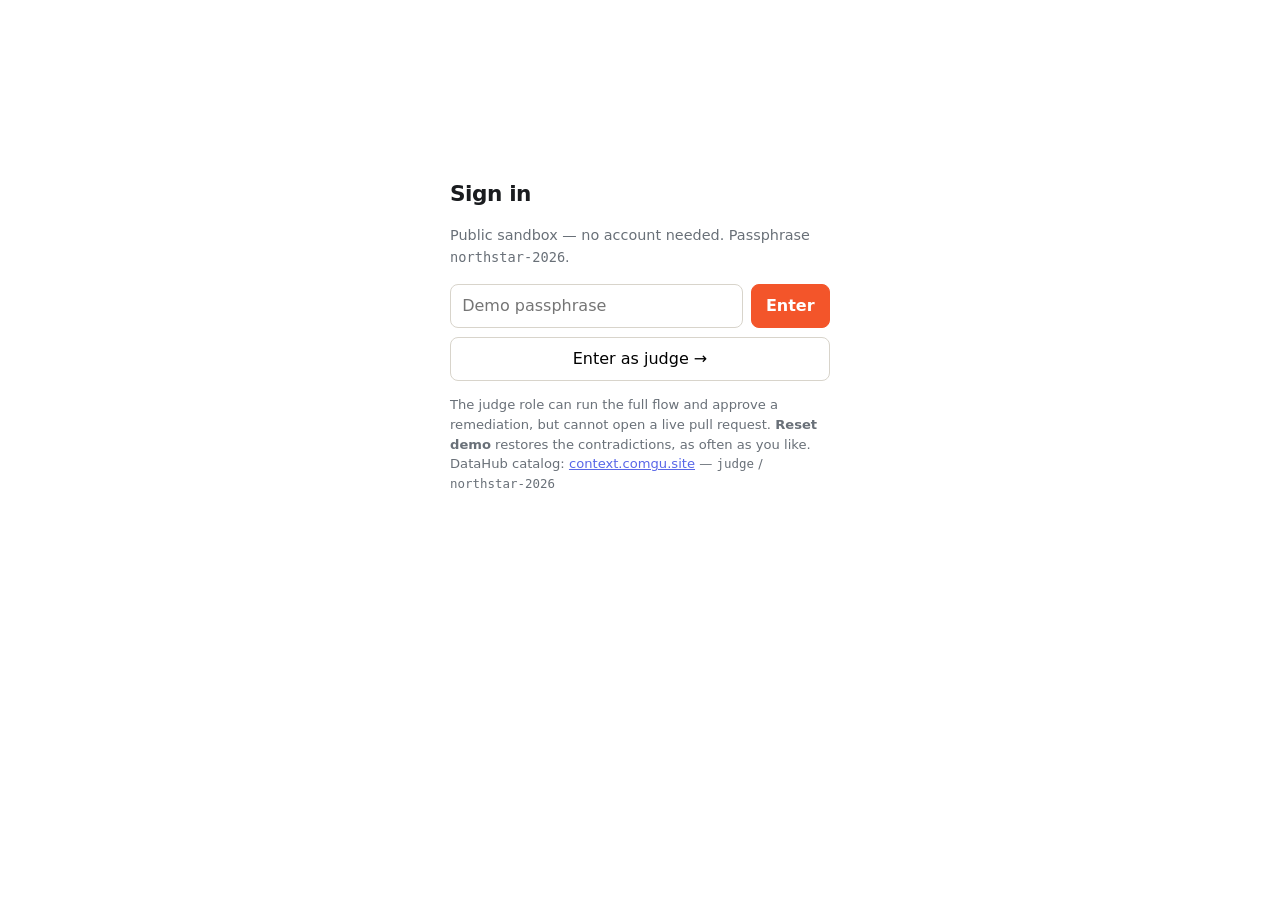
==== commit 05d9e6a5: "Show judges the passphrase instead of sending them to look for it The sign-in screen said "the passp" ====
--- a/apps/api/static/index.html
+++ b/apps/api/static/index.html
@@ -8,7 +8,7 @@
 <link rel="icon" href="/static/marketing/favicon-16.png" sizes="16x16">
 <link rel="icon" href="/static/marketing/favicon-32-light.png" sizes="32x32" media="(prefers-color-scheme:dark)">
 <link rel="apple-touch-icon" href="/static/marketing/apple-touch-icon.png">
-<meta property="og:image" content="https://comgu.vercel.app/og.png">
+<meta property="og:image" content="https://comgu.site/og.png">
 <meta property="og:type" content="website">
 <meta name="twitter:card" content="summary_large_image">
 <style>
@@ -141,13 +141,33 @@
 
 <div id="signin" hidden style="max-width:420px;margin:12vh auto;padding:0 1.25rem">
   <h2 style="margin-bottom:.35rem">Sign in</h2>
-  <p class="muted" style="font-size:.9rem">This instance is a public sandbox. Judges: the passphrase is in the submission.</p>
+  <!-- The passphrase is shown, not hidden. It is published in the README, on
+       the marketing site and in the submission, so withholding it here would
+       only cost a judge time. The judge role cannot open a live pull request,
+       which is what makes publishing it safe. -->
+  <p class="muted" style="font-size:.9rem">
+    Public sandbox — no account needed. Passphrase
+    <code style="font-size:.95em">northstar-2026</code>.
+  </p>
   <form id="signin-form" style="display:flex;gap:.5rem;margin-top:1rem">
     <label for="pass" style="position:absolute;left:-9999px">Demo passphrase</label>
     <input id="pass" type="password" autocomplete="current-password" placeholder="Demo passphrase"
       style="flex:1;padding:.55rem .7rem;border:1px solid var(--border);border-radius:8px;font:inherit">
     <button class="btn-primary" type="submit">Enter</button>
   </form>
+  <button id="judge-enter" type="button"
+    style="margin-top:.6rem;width:100%;padding:.55rem .7rem;border:1px solid var(--border);
+           border-radius:8px;background:transparent;font:inherit;cursor:pointer">
+    Enter as judge →
+  </button>
+  <p class="muted" style="font-size:.82rem;margin-top:.9rem;line-height:1.5">
+    The judge role can run the full flow and approve a remediation, but cannot
+    open a live pull request. <strong>Reset demo</strong> restores the
+    contradictions, as often as you like.<br>
+    DataHub catalog: <a href="https://context.comgu.site">context.comgu.site</a>
+    — <code style="font-size:.95em">judge</code> /
+    <code style="font-size:.95em">northstar-2026</code>
+  </p>
   <p id="signin-err" class="muted" style="color:var(--critical);font-size:.85rem;min-height:1.2em"></p>
 </div>
 
@@ -240,16 +260,26 @@
   signOut();
 }
 
-document.getElementById("signin-form").addEventListener("submit", async e => {
-  e.preventDefault();
+async function requestToken(passphrase){
   const err = document.getElementById("signin-err"); err.textContent = "";
   try{
     const r = await fetch("/api/auth/demo-token",{method:"POST",
       headers:{"Content-Type":"application/json"},
-      body:JSON.stringify({passphrase:document.getElementById("pass").value})});
+      body:JSON.stringify({passphrase})});
     if(!r.ok){ err.textContent = r.status===401 ? "Incorrect passphrase." : "Demo access is not configured."; return; }
     await signIn((await r.json()).token);
   }catch(ex){ err.textContent = ex.message; }
+}
+
+document.getElementById("signin-form").addEventListener("submit", e => {
+  e.preventDefault();
+  requestToken(document.getElementById("pass").value);
+});
+
+// One click for judges. The passphrase is public, so making them retype it
+// from the line directly above only adds a chance to typo it.
+document.getElementById("judge-enter").addEventListener("click", () => {
+  requestToken("northstar-2026");
 });
 
 function statusPill(s){
